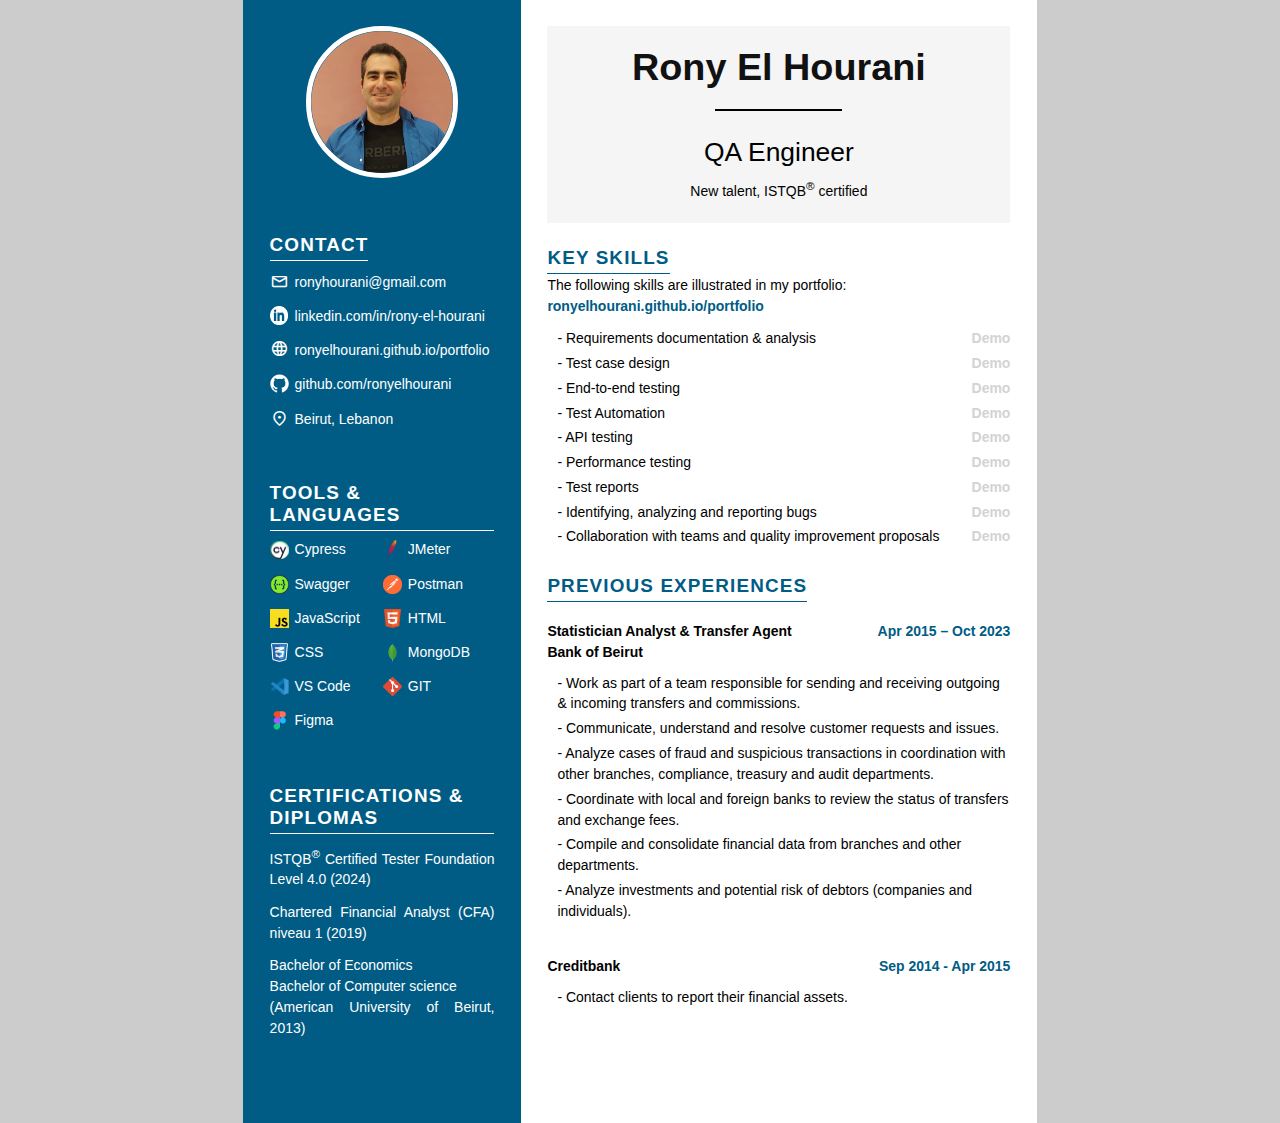
==== cv-english.html @ 598a183b "create resume english version" ====
<!DOCTYPE html>
<html>
  <head>
    <meta charset="utf-8" />
    <meta name="viewport" content="width=device-width, initial-scale=1" />
    <link
      rel="stylesheet"
      href="https://fonts.googleapis.com/css2?family=Material+Symbols+Outlined:opsz,wght,FILL,GRAD@24,400,1,0"
    />
    <link rel="stylesheet" href="style.css" />
  </head>
  <body>
    <!-- The first page -->
    <page size="A4">
      <!-- The page is divided into two parts: 1) The left side with class "leftPanel", 2) The right side with class "rightPanel"  -->
      <div class="container">
        <!-- The left side of the page has the class "leftPanel" -->
        <div class="leftPanel">
          <!-- Div with class "leftPanel" is divided into 2 parts: 1) Avatar, 2) Details -->
          <!-- 1) Avatar -->
          <img class="avatar" src="images/avatar.png" />
          <!-- 2) Details -->
          <div class="details">
            <!-- Details is divided into 3 parts: 1) Contact, 2) Skills, 3) Education -->
            <!-- 1) Contact -->
            <div class="details-subgroup">
              <h2 class="subgroup-title">CONTACT</h2>
              <div class="text-and-icons-list subgroup-content">
                <span class="text-and-icon"
                  ><span class="material-symbols-outlined logo-image">
                    mail
                  </span>
                  <p>ronyhourani@gmail.com</p>
                </span>

                <span class="text-and-icon">
                  <a
                    href="https://www.linkedin.com/in/rony-el-hourani/"
                    target="_blank"
                    ><img
                      src="images/logo-contact/linkedin-logo.png"
                      alt="LinkedIn profile"
                      class="logo-image"
                  /></a>

                  <p>linkedin.com/in/rony-el-hourani</p>
                </span>

                <span class="text-and-icon">
                  <a
                    href="https://ronyelhourani.github.io/portfolio/"
                    target="_blank"
                  >
                    <span class="material-symbols-outlined logo-image">
                      language
                    </span>
                  </a>
                  <p>ronyelhourani.github.io/portfolio</p>
                </span>

                <span class="text-and-icon">
                  <a
                    href="https://github.com/ronyelhourani/portfolio"
                    target="_blank"
                    ><img
                      src="images/logo-contact/github-logo.png"
                      alt="Github"
                      class="logo-image"
                  /></a>

                  <p>github.com/ronyelhourani</p>
                </span>

                <span class="text-and-icon"
                  ><span class="material-symbols-outlined logo-image">
                    location_on
                  </span>
                  <p>Beirut, Lebanon</p>
                </span>
              </div>
            </div>
            <!-- 2) LANGUAGES & OUTILS -->
            <div class="details-subgroup">
              <h2 class="subgroup-title">TOOLS &amp; LANGUAGES</h2>
              <ul class="subgroup-content text-and-icons-list">
                <!-- ---------------------------------------------        COLORED LOGOS   -------------------------------          -->
                <li class="text-and-icon logo-tool">
                  <img
                    src="images/colored-logos/cypress-colored-logo-card.png"
                    class="logo-image"
                    alt="Cypress"
                    title="Cypress"
                  />
                  <span>Cypress</span>
                </li>
                <li class="text-and-icon logo-tool">
                  <img
                    src="images/colored-logos/jmeter-colored-logo-card.png"
                    class="logo-image"
                    alt="JMeter"
                    title="JMeter"
                  />
                  <span>JMeter</span>
                </li>

                <li class="text-and-icon logo-tool">
                  <img
                    src="images/colored-logos/swagger-colored-logo-card.png"
                    class="logo-image"
                    alt="Swagger"
                    title="Swagger"
                  />
                  <span>Swagger</span>
                </li>
                <li class="text-and-icon logo-tool">
                  <img
                    src="images/colored-logos/postman-colored-logo-card.png"
                    class="logo-image"
                    alt="Postman"
                    title="Postman"
                  />
                  <span>Postman</span>
                </li>

                <li class="text-and-icon logo-tool">
                  <img
                    src="images/colored-logos/javascript-colored-logo-card.png"
                    class="logo-image"
                    alt="JavaScript"
                    title="JavaScript"
                  />
                  <span>JavaScript</span>
                </li>

                <li class="text-and-icon logo-tool">
                  <img
                    src="images/colored-logos/html-colored-logo-card.png"
                    class="logo-image"
                    alt="HTML"
                    title="HTML"
                  />
                  <span>HTML</span>
                </li>
                <li class="text-and-icon logo-tool">
                  <img
                    src="images/colored-logos/css-colored-logo-card.png"
                    class="logo-image"
                    alt="CSS"
                    title="CSS"
                  />
                  <span>CSS</span>
                </li>

                <li class="text-and-icon logo-tool">
                  <img
                    src="images/colored-logos/mongoDB-colored-logo-card.png"
                    class="logo-image"
                    alt="MongoDB"
                    title="MongoDB"
                  />
                  <span>MongoDB</span>
                </li>

                <li class="text-and-icon logo-tool">
                  <img
                    src="images/colored-logos/vs-code-studio-colored-logo-card.png"
                    class="logo-image"
                    alt="Visual Studio Code"
                    title="Visual Studio Code"
                  />
                  <span>VS Code</span>
                </li>

                <li class="text-and-icon logo-tool">
                  <img
                    src="images/colored-logos/git-colored-logo-card.png"
                    class="logo-image"
                    alt="GIT"
                    title="GIT"
                  />
                  <span>GIT</span>
                </li>

                <li class="text-and-icon logo-tool">
                  <img
                    src="images/colored-logos/figma-colored-logo-card.png"
                    class="logo-image"
                    alt="Figma"
                    title="Figma"
                  />
                  <span>Figma</span>
                </li>
              </ul>
            </div>
            <!-- 3) CERTIFICATIONS AND DIPLÔMES -->
            <div class="details-subgroup">
              <h2 class="subgroup-title">CERTIFICATIONS &amp; DIPLOMAS</h2>
              <div class="subgroup-content certifications">
                <p>
                  ISTQB<sup>®</sup> Certified Tester Foundation Level 4.0 (2024)
                </p>
                <p>Chartered Financial Analyst (CFA) niveau 1 (2019)</p>
                <p>
                  Bachelor of Economics<br />Bachelor of Computer science<br />(American
                  University of Beirut, 2013)
                </p>
              </div>
            </div>
          </div>
        </div>
        <!-- The right side of the page has the class "rightPanel" -->
        <div class="rightPanel">
          <!-- Div with class "rightPanel" is divided into 3 parts: 1) Intro, 2) About me, 3) Experience -->
          <!-- 1) Intro -->
          <div class="intro-container">
            <div class="intro-content">
              <h1 class="name">Rony El Hourani</h1>
              <div class="line"></div>
              <p class="profession">QA Engineer</p>
              <p>New talent, ISTQB<sup>®</sup> certified</p>
            </div>
          </div>
          <!-- RigthPanel details -->
          <div>
            <!-- Summary is divided into 2 parts: 1) Title, 2) Content -->
            <!-- 1) Summary -->
            <div>
              <!-- Title -->
              <h2 class="subgroup-title">KEY SKILLS</h2>
              <p>
                The following skills are illustrated in my portfolio:
                <a
                  class="link"
                  href="https://ronyelhourani.github.io/portfolio/"
                  target="_blank"
                  >ronyelhourani.github.io/portfolio</a
                >
              </p>
              <!-- Content -->
              <ul class="subgroup-content details-list competences">
                <li>
                  <span class="competence-first-sentence"
                    >- Requirements documentation &amp; analysis</span
                  >
                  <span
                    ><a
                      href="https://ronyelhourani.github.io/portfolio/projects/qa/twitter-clone-e2e/twitter-clone.html#specifications"
                      target="_blank"
                      >Demo</a
                    ></span
                  >
                </li>
                <li>
                  <span class="competence-first-sentence"
                    >- Test case design</span
                  >
                  <span
                    ><a
                      href="https://ronyelhourani.github.io/portfolio/projects/qa/twitter-clone-e2e/twitter-clone.html#test-cases"
                      target="_blank"
                      >Demo</a
                    ></span
                  >
                </li>
                <li>
                  <span class="competence-first-sentence"
                    >- End-to-end testing</span
                  >
                  <span
                    ><a
                      href="https://ronyelhourani.github.io/portfolio/projects/qa/todolistme/todolistme.html"
                      target="_blank"
                      >Demo</a
                    ></span
                  >
                </li>
                <li>
                  <span class="competence-first-sentence"
                    >- Test Automation</span
                  >
                  <span
                    ><a
                      href="https://ronyelhourani.github.io/portfolio/projects/qa/twitter-clone-e2e/twitter-clone.html#test-execution"
                      target="_blank"
                      >Demo</a
                    ></span
                  >
                </li>
                <li>
                  <span class="competence-first-sentence">- API testing</span>
                  <span
                    ><a
                      href="https://ronyelhourani.github.io/portfolio/projects/qa/twitter-clone-API-testing/twitter-clone-API.html"
                      target="_blank"
                      >Demo</a
                    ></span
                  >
                </li>
                <li>
                  <span class="competence-first-sentence"
                    >- Performance testing</span
                  >
                  <span
                    ><a
                      href="https://ronyelhourani.github.io/portfolio/projects/qa/twitter-clone-performance-testing/twitter-clone-performance.html"
                      target="_blank"
                      >Demo</a
                    ></span
                  >
                </li>
                <li>
                  <span class="competence-first-sentence">- Test reports </span>
                  <span
                    ><a
                      href="https://ronyelhourani.github.io/portfolio/projects/qa/twitter-clone-e2e/twitter-clone.html#test-reports"
                      target="_blank"
                      >Demo</a
                    ></span
                  >
                </li>
                <li>
                  <span>- Identifying, analyzing and reporting bugs</span>
                  <span
                    ><a
                      href="https://ronyelhourani.github.io/portfolio/projects/qa/twitter-clone-e2e/twitter-clone.html#Bug-reports"
                      target="_blank"
                      >Demo</a
                    ></span
                  >
                </li>

                <li>
                  <span
                    >- Collaboration with teams and quality improvement
                    proposals</span
                  >
                  <span
                    ><a
                      href="https://ronyelhourani.github.io/portfolio/projects/qa/todolistme/todolistme.html#Bug-reports"
                      target="_blank"
                      >Demo</a
                    ></span
                  >
                </li>
              </ul>
            </div>
          </div>

          <!-- 4) Previous Experience -->
          <div>
            <!-- Previous Experience is divided into 2 parts: 1) Title, 2) Content -->
            <!-- Title -->
            <h2 class="subgroup-title">PREVIOUS EXPERIENCES</h2>
            <!-- Content -->
            <ul class="subgroup-content">
              <li class="subgroup-content">
                <div class="position-and-date">
                  <span class="position"
                    >Statistician Analyst &amp; Transfer Agent <br />
                    Bank of Beirut</span
                  >
                  <span class="date">Apr 2015 – Oct 2023</span>
                </div>
                <ul class="details-list">
                  <li>
                    - Work as part of a team responsible for sending and
                    receiving outgoing &amp; incoming transfers and commissions.
                  </li>
                  <li>
                    - Communicate, understand and resolve customer requests and
                    issues.
                  </li>
                  <li>
                    - Analyze cases of fraud and suspicious transactions in
                    coordination with other branches, compliance, treasury and
                    audit departments.
                  </li>
                  <li>
                    - Coordinate with local and foreign banks to review the
                    status of transfers and exchange fees.
                  </li>
                  <li>
                    - Compile and consolidate financial data from branches and
                    other departments.
                  </li>
                  <li>
                    - Analyze investments and potential risk of debtors
                    (companies and individuals).
                  </li>
                </ul>
              </li>

              <li class="subgroup-content">
                <div class="position-and-date">
                  <span class="position">Creditbank</span>
                  <span class="date">Sep 2014 - Apr 2015</span>
                </div>
                <ul class="details-list">
                  <li>- Contact clients to report their financial assets.</li>
                </ul>
              </li>
            </ul>
          </div>
        </div>
      </div>
    </page>
  </body>
</html>
---- style.css ----
/*      ---------------------   CSS RESET ------------------------    */
* {
  margin: 0;
  padding: 0;
  box-sizing: border-box;
}

:root {
  /* bg-color */
  --body-bg-color: rgb(204, 204, 204);
  --page-bg-color: white;
  --leftPanel-bg-color: rgb(0, 92, 133);
  --rightPanel-intro-bg-color: rgb(245, 245, 245);

  /* Color */
  --h1-text-color: #111;
  --leftPanel-text-color: white;
  --leftPanel-h2-color: white;
  --rightPanel-h2-color: rgb(0, 92, 133);
}

/*    -----------------------   ELEMENTS -------------------------     */
body {
  background: var(--body-bg-color);
  width: 21cm;
  height: 29.7cm;
  margin: 0 auto;
  font-family: arial, sans-serif;
  font-size: 0.37cm;
}

/* Printing */
page {
  background: var(--page-bg-color);
  display: block;
  margin: 0 auto;
  margin-bottom: 0.5cm;
}

page[size="A4"] {
  width: 21cm;
  height: 29.7cm;
}

@page {
  size: 21cm 29.7cm;
  padding: 0;
  margin: 0mm;
  border: none;
  border-collapse: collapse;
}
/* End Printing */

.container {
  display: flex;
  flex-direction: row;
  width: 100%;
  height: 100%;
}

h1 {
  color: var(--h1-text-color);
  font-weight: 700;
  font-size: 1cm;
}

h2 {
  margin-top: 0.1cm;
  margin-bottom: 0.1cm;
  font-size: 0.5cm;
}

p {
  margin-top: 0.05cm;
  margin-bottom: 0.05cm;
  line-height: 1.5;
}

ul {
  list-style: none;
}

li {
  padding-bottom: 0.1cm;
  line-height: 1.5;
}

a {
  text-decoration: none;
}
/* --------------------   COMPONENTS    --------------------------     */
/* Component 1: text-and-icons-list */
.text-and-icons-list {
  display: flex;
  flex-wrap: wrap;
  align-items: center;
  row-gap: 0.25cm;
  column-gap: 0.32cm;
}

/* Component 2: text-and-icon */
.text-and-icon {
  display: inline-flex;
  align-items: center;
  gap: 0.16cm;
  position: relative;
}

/* Component 3: subgroup-title */
.subgroup-title {
  font-weight: 700;
  letter-spacing: 0.03cm;
  position: relative;
  display: inline-block;
}

.subgroup-title::after {
  content: "";
  position: absolute;
  left: 0;
  bottom: -0.132cm;
  width: 100%;
}

/* Component 4: subgroup-content */
.subgroup-content {
  padding-top: 0.265cm;
  padding-bottom: 0.529cm;
}

/* Component 5: details-list */
.details-list {
  padding-left: 0.265cm;
}

/* Component 6: position-and-date */
.position-and-date {
  display: flex;
  justify-content: space-between;
  padding-bottom: 0.265cm;
}

.position {
  font-weight: bold;
}

.date {
  color: var(--rightPanel-h2-color);
  font-weight: bold;
}

.logo-image {
  max-width: 0.5cm;
  font-size: 0.5cm;
}

.logo-tool {
  width: 45%;
}

/* ----------------   LEFTPANEL   --------------------------       */
/* Class leftPanel */
.leftPanel {
  width: 35%;
  background-color: var(--leftPanel-bg-color);
  padding: 0.7cm;
  display: flex;
  flex-direction: column;
  align-items: center;
  color: var(--leftPanel-text-color);
}

.leftPanel a {
  color: inherit;
}

.leftPanel .subgroup-title {
  color: var(--leftPanel-h2-color);
}

.leftPanel .subgroup-title::after {
  border-bottom: 1px solid var(--leftPanel-h2-color);
}

/* Part 1 of leftPanel: Avatar */
.leftPanel .avatar {
  width: 4cm;
  height: 4cm;
  margin-bottom: 0.7cm;
  border-radius: 50%;
  border: 0.15cm solid white;
  object-fit: cover;
  object-position: 50% 50%;
}

/* Part 2 of leftPanel: Details */
.leftPanel .details {
  width: 100%;
  display: flex;
  flex-direction: column;
  padding-top: 0.7cm;
  gap: 0.7cm;
}

.leftPanel .certifications {
  display: flex;
  flex-direction: column;
  row-gap: 0.2cm;
}

.leftPanel .certifications p {
  text-align: justify;
}

/* Part 1 of details: Contact */
.contactIcon {
  width: 0.5cm;
}

/*    ------------------    RIGHTPANEL    ----------------------       */
/* Class RightPanel */
.rightPanel {
  width: 65%;
  padding: 0.7cm;
}

/* Part 1 of rightPanel: Intro-container */
.intro-container {
  padding-bottom: 0.529cm;
}

.intro-content {
  background-color: var(--rightPanel-intro-bg-color);
  padding: 0.529cm;
  text-align: center;
  display: flex;
  flex-direction: column;
  align-items: center;
}

.line {
  width: 30%;
  height: 0.053cm;
  background-color: black;
  margin: 0.529cm auto;
}

.profession {
  font-size: 0.7cm;
}

/* Part 2 of rightPanel: Details */
.rightPanel .subgroup-title {
  color: var(--rightPanel-h2-color);
}

.rightPanel .subgroup-title::after {
  border-bottom: 1px solid var(--rightPanel-h2-color);
}

.competences li {
  display: flex;
  justify-content: space-between;
  column-gap: 0.53cm;
}

.competences .competence-first-sentence {
  width: 60%;
}

.link {
  color: var(--rightPanel-h2-color);
  font-weight: 600;
}

.competences a {
  color: rgb(211, 211, 211);
  font-weight: 600;
}
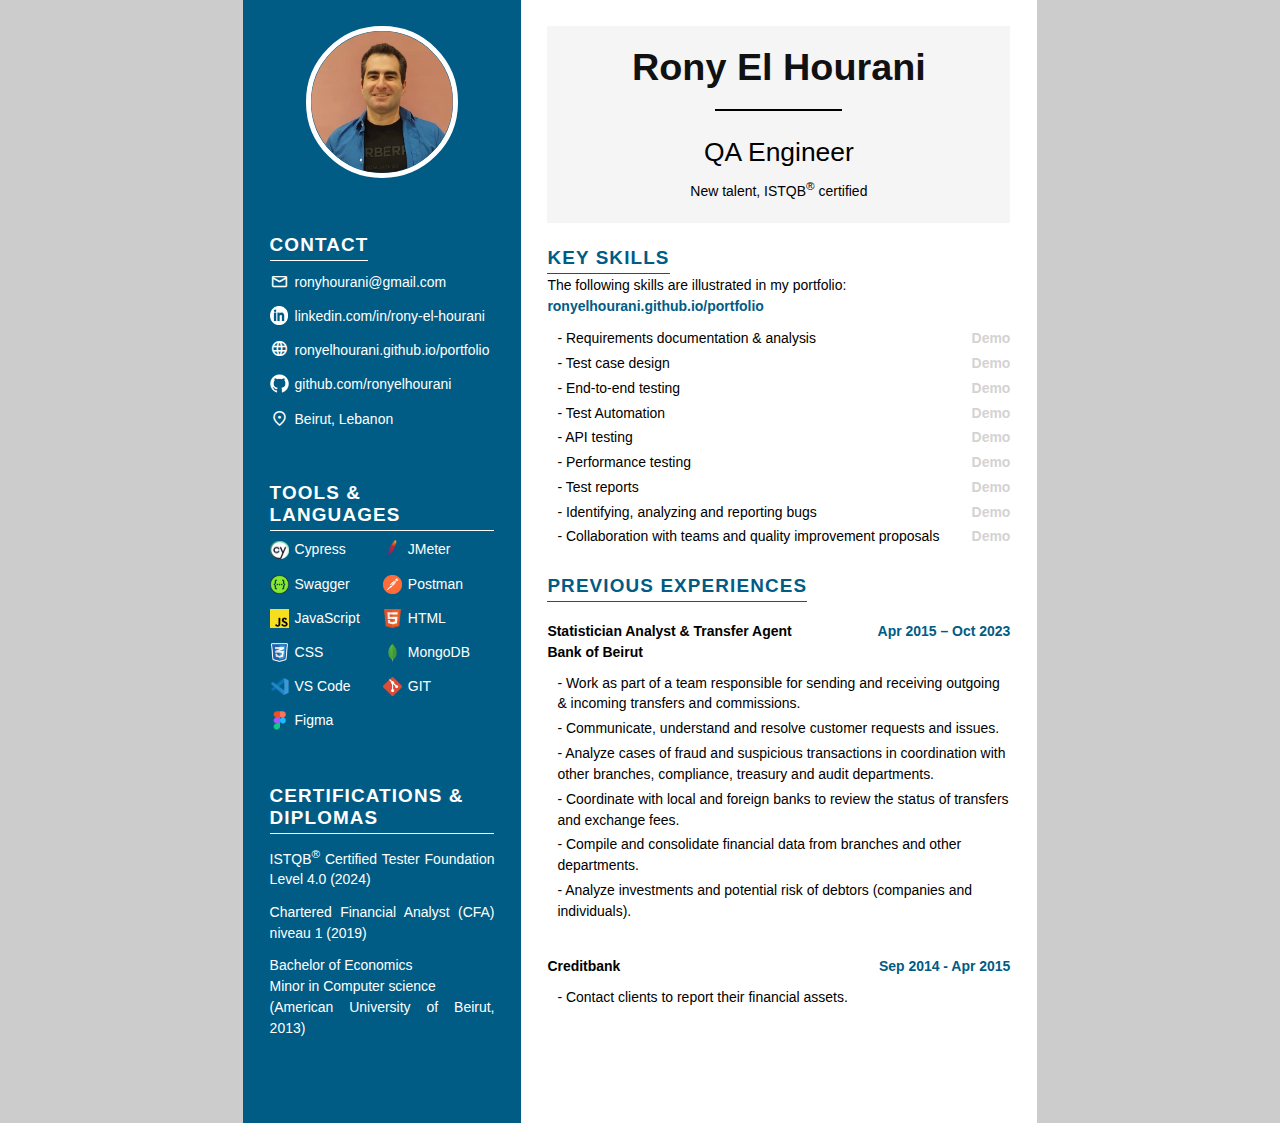
==== commit e373a5b9: "fix sentence" ====
--- a/cv-english.html
+++ b/cv-english.html
@@ -201,7 +201,7 @@
                 </p>
                 <p>Chartered Financial Analyst (CFA) niveau 1 (2019)</p>
                 <p>
-                  Bachelor of Economics<br />Bachelor of Computer science<br />(American
+                  Bachelor of Economics<br />Minor in Computer science<br />(American
                   University of Beirut, 2013)
                 </p>
               </div>
